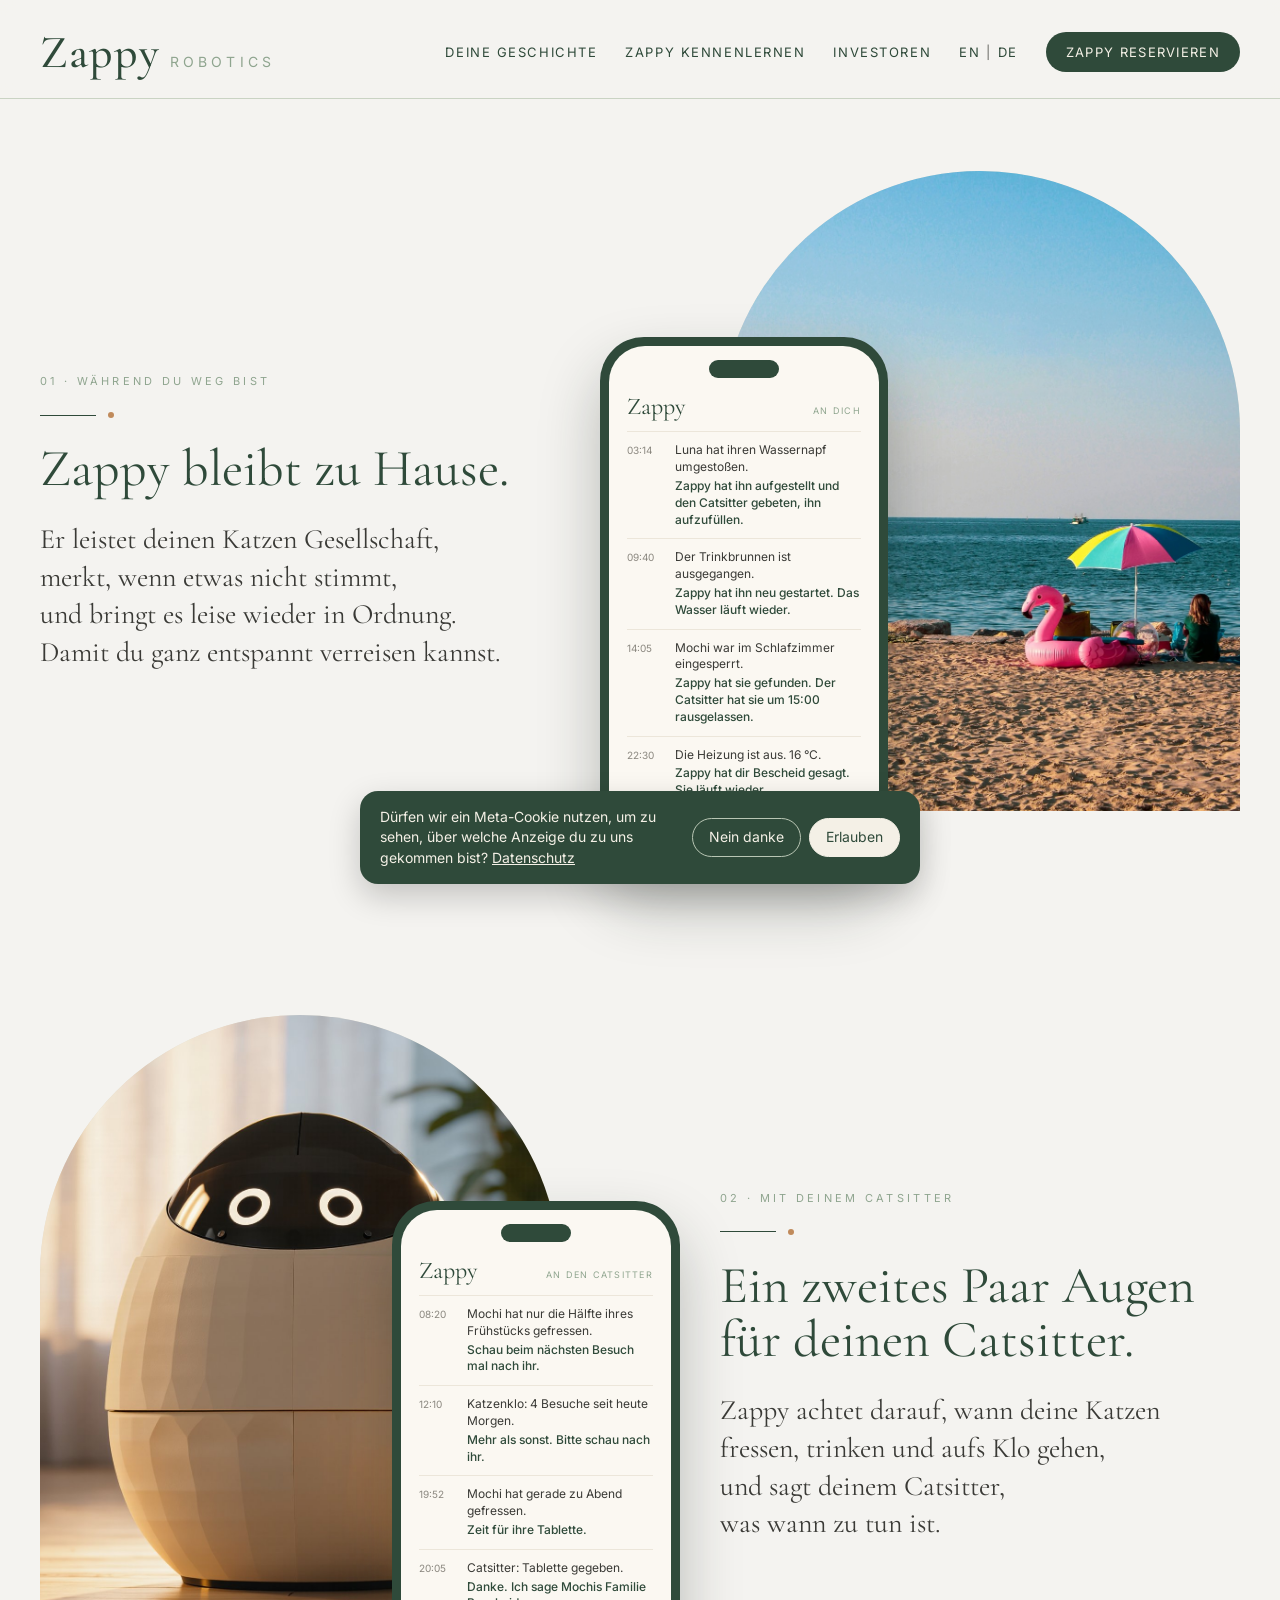
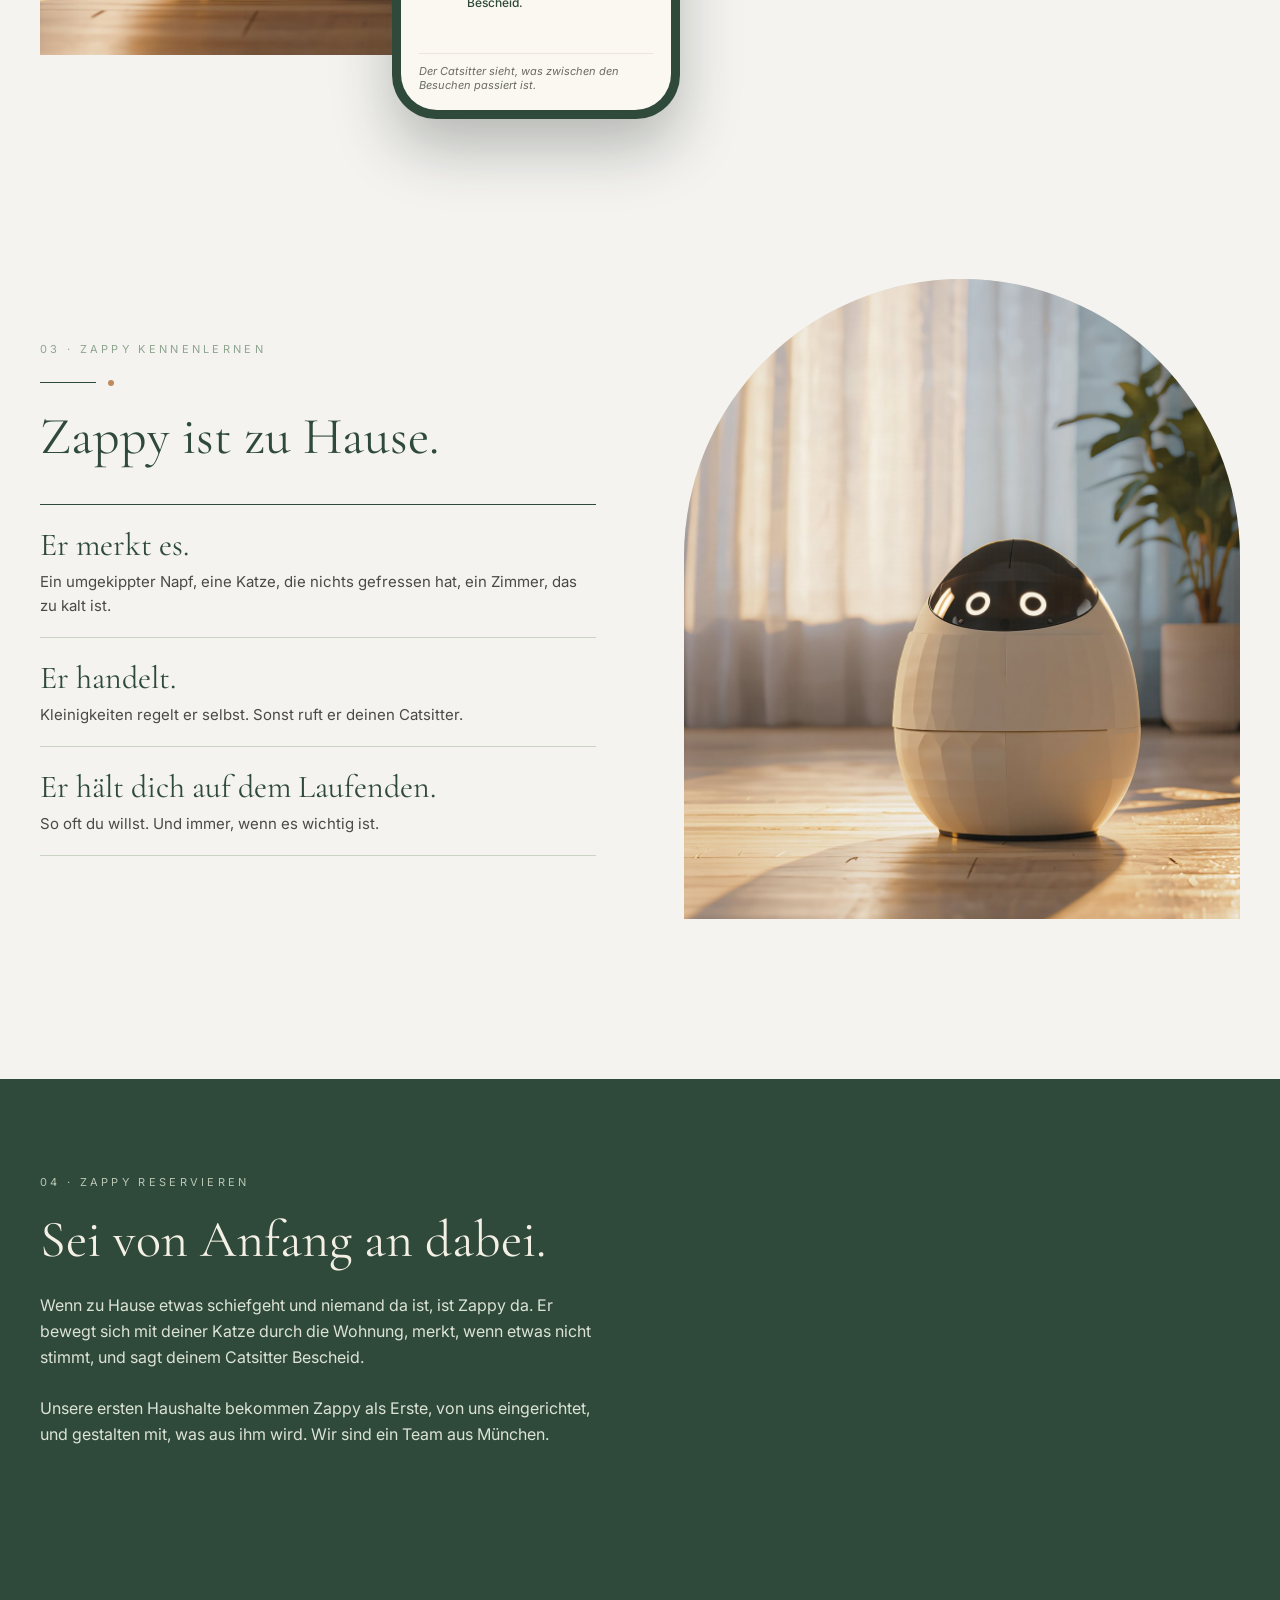
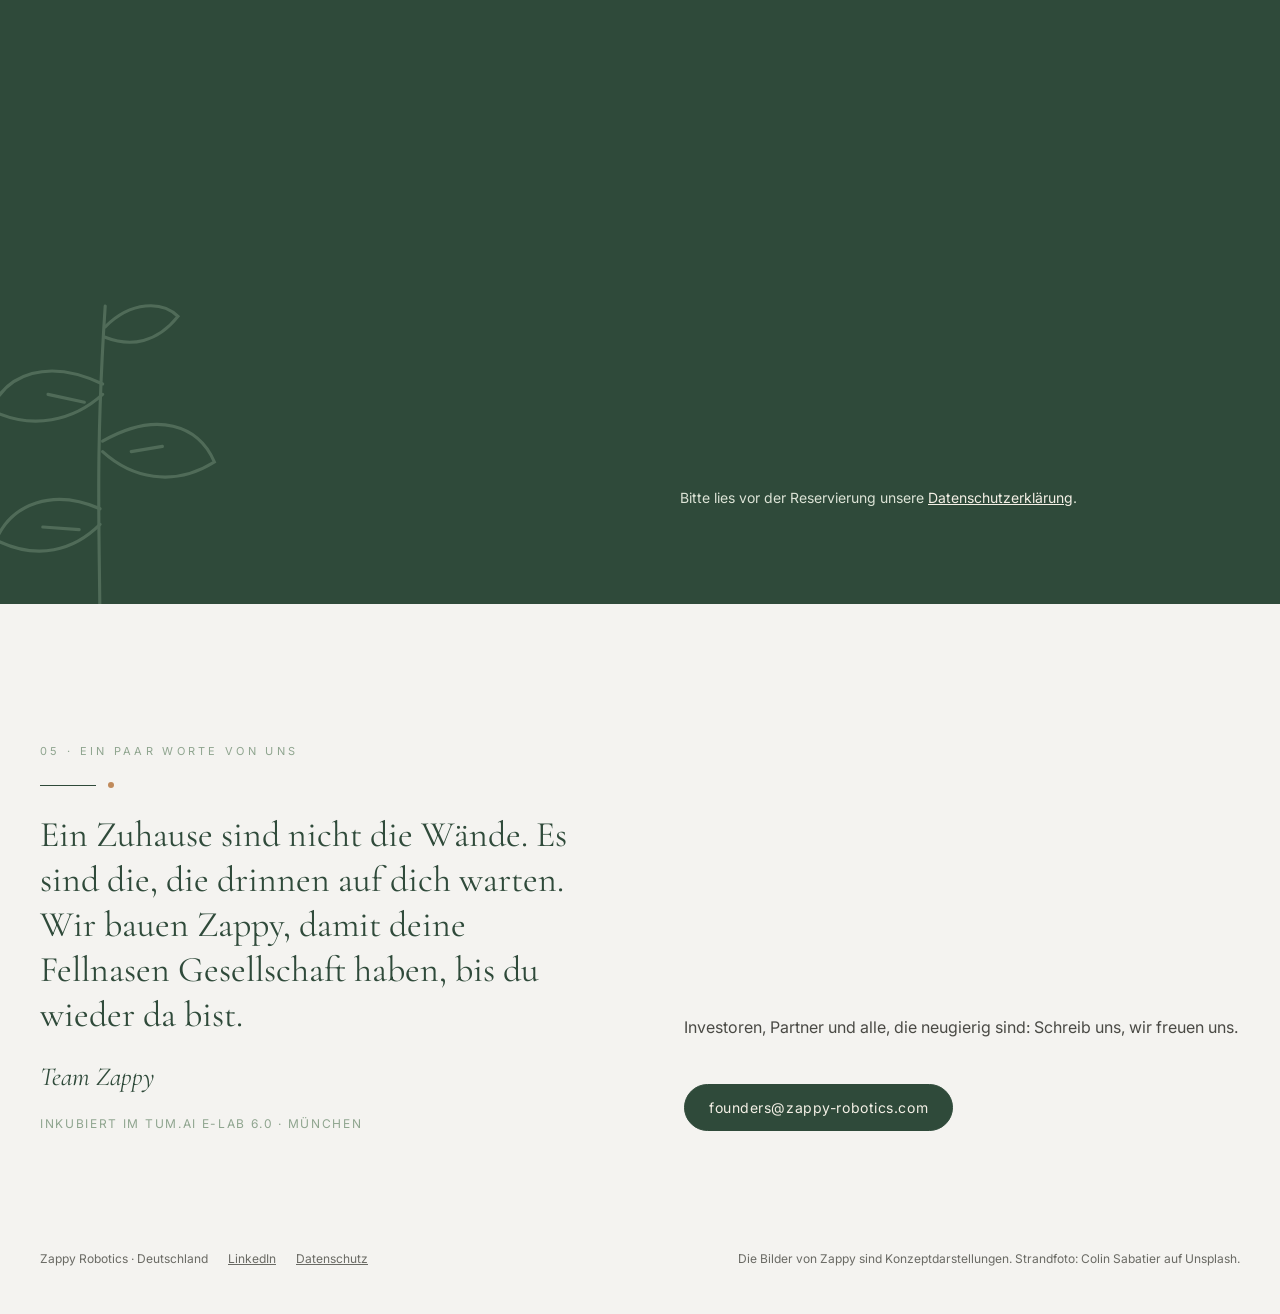
==== de.html @ e38d7a0c "Add German version of the site with EN/DE switch de.html uses the German Tally form (vXeM04) and kee" ====
<!doctype html>
<html lang="de">
<head>
  <meta charset="utf-8" />
  <meta name="viewport" content="width=device-width, initial-scale=1" />
  <title>Zappy Robotics: ein Heimroboter, der deinen Katzen Gesellschaft leistet</title>
  <meta name="description" content="Zappy bleibt bei deinen Katzen zu Hause, merkt, wenn etwas nicht stimmt, und bringt es in Ordnung. So kannst du ganz entspannt verreisen." />
  <link rel="preconnect" href="https://fonts.googleapis.com" />
  <link rel="preconnect" href="https://fonts.gstatic.com" crossorigin />
  <link href="https://fonts.googleapis.com/css2?family=Cormorant+Garamond:ital,wght@0,400;0,500;1,400&family=Inter:wght@400;500&display=swap" rel="stylesheet" />
  <link rel="stylesheet" href="style.css?v=3" />
</head>
<body>
  <div class="site-header-bar">
    <header class="site-header">
      <span class="brand"><span class="brand-name">Zappy</span><span class="brand-tag">Robotics</span></span>
      <nav class="site-nav" aria-label="Hauptmenü">
        <a href="#story">Deine Geschichte</a>
        <a href="#zappy">Zappy kennenlernen</a>
        <a href="#investors">Investoren</a>
        <span class="lang-switch"><a href="index.html" lang="en" hreflang="en">EN</a><span aria-hidden="true">|</span><span class="lang-current" aria-current="page">DE</span></span>
        <a class="nav-cta" href="#reserve">Zappy reservieren</a>
      </nav>
    </header>
  </div>

  <main>
    <section id="story" class="wrap stories">
      <div class="story">
        <div class="section-intro">
          <span class="eyebrow">01 · Während du weg bist</span>
          <div class="ornament" aria-hidden="true"><span></span><span></span></div>
          <h2>Zappy bleibt zu Hause.</h2>
          <p class="lede">Er leistet deinen Katzen Gesellschaft,<br />merkt, wenn etwas nicht stimmt,<br />und bringt es leise wieder in Ordnung.<br />Damit du ganz entspannt verreisen kannst.</p>
        </div>
        <div class="story-media">
          <div class="arch"><img class="pos-beach" src="images/beach-umbrella.jpg" alt="Eine Frau sitzt am Strand unter einem bunten Sonnenschirm und schaut aufs Meer" /></div>
          <div class="phone phone-left">
            <div class="phone-screen">
              <div class="phone-notch" aria-hidden="true"></div>
              <div class="phone-head"><span class="phone-title">Zappy</span><span class="phone-to">An dich</span></div>
              <ul class="log">
                <li><span class="log-time">03:14</span><span class="log-body"><span>Luna hat ihren Wassernapf umgestoßen.</span><strong>Zappy hat ihn aufgestellt und den Catsitter gebeten, ihn aufzufüllen.</strong></span></li>
                <li><span class="log-time">09:40</span><span class="log-body"><span>Der Trinkbrunnen ist ausgegangen.</span><strong>Zappy hat ihn neu gestartet. Das Wasser läuft wieder.</strong></span></li>
                <li><span class="log-time">14:05</span><span class="log-body"><span>Mochi war im Schlafzimmer eingesperrt.</span><strong>Zappy hat sie gefunden. Der Catsitter hat sie um 15:00 rausgelassen.</strong></span></li>
                <li><span class="log-time">22:30</span><span class="log-body"><span>Die Heizung ist aus. 16 °C.</span><strong>Zappy hat dir Bescheid gesagt. Sie läuft wieder.</strong></span></li>
              </ul>
              <p class="phone-foot">Gute Nacht. Luna und Mochi sind satt, sicher und schlafen.</p>
            </div>
          </div>
        </div>
      </div>

      <div class="story story-mirrored">
        <div class="story-media">
          <div class="arch"><img class="pos-warm" src="images/zappy-warm-light.jpg" alt="Zappy, ein runder Heimroboter mit leuchtenden Ringaugen, in warmem Licht zu Hause" loading="lazy" /></div>
          <div class="phone phone-right">
            <div class="phone-screen">
              <div class="phone-notch" aria-hidden="true"></div>
              <div class="phone-head"><span class="phone-title">Zappy</span><span class="phone-to">An den Catsitter</span></div>
              <ul class="log">
                <li><span class="log-time">08:20</span><span class="log-body"><span>Mochi hat nur die Hälfte ihres Frühstücks gefressen.</span><strong>Schau beim nächsten Besuch mal nach ihr.</strong></span></li>
                <li><span class="log-time">12:10</span><span class="log-body"><span>Katzenklo: 4 Besuche seit heute Morgen.</span><strong>Mehr als sonst. Bitte schau nach ihr.</strong></span></li>
                <li><span class="log-time">19:52</span><span class="log-body"><span>Mochi hat gerade zu Abend gefressen.</span><strong>Zeit für ihre Tablette.</strong></span></li>
                <li><span class="log-time">20:05</span><span class="log-body"><span>Catsitter: Tablette gegeben.</span><strong>Danke. Ich sage Mochis Familie Bescheid.</strong></span></li>
              </ul>
              <p class="phone-foot">Der Catsitter sieht, was zwischen den Besuchen passiert ist.</p>
            </div>
          </div>
        </div>
        <div class="section-intro">
          <span class="eyebrow">02 · Mit deinem Catsitter</span>
          <div class="ornament" aria-hidden="true"><span></span><span></span></div>
          <h2>Ein zweites Paar Augen für deinen Catsitter.</h2>
          <p class="lede">Zappy achtet darauf, wann deine Katzen<br />fressen, trinken und aufs Klo gehen,<br />und sagt deinem Catsitter,<br />was wann zu tun ist.</p>
        </div>
      </div>
    </section>

    <section id="zappy" class="wrap meet">
      <div class="meet-grid">
        <div class="section-intro">
          <span class="eyebrow">03 · Zappy kennenlernen</span>
          <div class="ornament" aria-hidden="true"><span></span><span></span></div>
          <h2>Zappy ist zu Hause.</h2>
          <div class="traits">
            <div class="trait"><span class="trait-title">Er merkt es.</span><span class="trait-text">Ein umgekippter Napf, eine Katze, die nichts gefressen hat, ein Zimmer, das zu kalt ist.</span></div>
            <div class="trait"><span class="trait-title">Er handelt.</span><span class="trait-text">Kleinigkeiten regelt er selbst. Sonst ruft er deinen Catsitter.</span></div>
            <div class="trait"><span class="trait-title">Er hält dich auf dem Laufenden.</span><span class="trait-text">So oft du willst. Und immer, wenn es wichtig ist.</span></div>
          </div>
        </div>
        <div class="arch"><img class="pos-window" src="images/zappy-window.jpg" alt="Zappy sitzt an einem sonnigen Fenster" loading="lazy" /></div>
      </div>
    </section>

    <section id="reserve" class="reserve">
      <svg class="reserve-sprig" aria-hidden="true" width="260" height="364" viewBox="0 0 100 140" fill="none" stroke="#5E7A66" stroke-width="1.2" stroke-linecap="round"><path d="M50 138 C50 100 48 70 52 10"></path><path d="M51 40 C30 30 14 36 8 50 C24 58 40 54 51 44"></path><path d="M51 62 C72 50 88 56 94 70 C78 80 62 76 51 66"></path><path d="M50 88 C32 80 16 86 10 100 C26 108 40 104 50 94"></path><path d="M52 18 C62 8 74 8 80 14 C72 24 62 26 52 22"></path><path d="M30 44 L44 47 M74 64 L62 66 M28 95 L42 96"></path></svg>
      <div class="wrap reserve-grid">
        <div class="section-intro">
          <span class="eyebrow eyebrow-on-dark">04 · Zappy reservieren</span>
          <h2>Sei von Anfang an dabei.</h2>
          <p class="reserve-text">Wenn zu Hause etwas schiefgeht und niemand da ist, ist Zappy da. Er bewegt sich mit deiner Katze durch die Wohnung, merkt, wenn etwas nicht stimmt, und sagt deinem Catsitter Bescheid.</p>
          <p class="reserve-text">Unsere ersten Haushalte bekommen Zappy als Erste, von uns eingerichtet, und gestalten mit, was aus ihm wird. Wir sind ein Team aus München.</p>
        </div>

        <div class="reserve-panel">
          <iframe
            data-tally-src="https://tally.so/embed/vXeM04?alignLeft=1&hideTitle=1&transparentBackground=1&dynamicHeight=1"
            title="Zappy reservieren"
            loading="lazy"
            width="100%"
            height="900"
            frameborder="0"
            marginheight="0"
            marginwidth="0"></iframe>
          <p class="reserve-privacy">Bitte lies vor der Reservierung unsere <a href="legal.html#privacy">Datenschutzerklärung</a>.</p>
        </div>
      </div>
    </section>

    <section id="investors" class="wrap founders">
      <div class="founders-grid">
        <div class="section-intro">
          <span class="eyebrow">05 · Ein paar Worte von uns</span>
          <div class="ornament" aria-hidden="true"><span></span><span></span></div>
          <p class="founders-quote">Ein Zuhause sind nicht die Wände. Es sind die, die drinnen auf dich warten. Wir bauen Zappy, damit deine Fellnasen Gesellschaft haben, bis du wieder da bist.</p>
          <p class="founders-sign">Team Zappy</p>
          <p class="meta-line">Inkubiert im TUM.ai E-Lab 6.0 · München</p>
        </div>
        <div class="founders-contact">
          <p>Investoren, Partner und alle, die neugierig sind: Schreib uns, wir freuen uns.</p>
          <div class="founders-action"><a class="pill-link" href="mailto:founders@zappy-robotics.com">founders@zappy-robotics.com</a></div>
        </div>
      </div>
    </section>
  </main>

  <footer class="site-footer">
    <span class="footer-links"><span>Zappy Robotics · Deutschland</span><a href="https://www.linkedin.com/company/zappy-robotics" target="_blank" rel="noreferrer">LinkedIn</a><a href="legal.html#privacy">Datenschutz</a></span>
    <span>Die Bilder von Zappy sind Konzeptdarstellungen. Strandfoto: Colin Sabatier auf Unsplash.</span>
  </footer>

  <script src="script.js?v=3"></script>
</body>
</html>
---- style.css ----
:root {
  --paper: #F4F3F0;
  --paper-bar: rgba(244, 243, 240, 0.94);
  --screen: #FBF8F2;
  --cream: #F4F0E6;
  --forest: #2F4A3A;
  --forest-hover: #4F6B57;
  --sage: #8FA58F;
  --sage-light: #B9C6B4;
  --sage-pale: #DCE3D6;
  --line: #C9D3C3;
  --line-soft: #ECE6DA;
  --copper: #C08A5B;
  --ink: #3A3A36;
  --ink-soft: #4A4A45;
  --ink-muted: #6A6A64;
  --ink-faint: #8A877F;
  --image-bg: #E4E0D4;

  --serif: "Cormorant Garamond", Georgia, serif;
  --sans: Inter, system-ui, sans-serif;
}

*, *::before, *::after { box-sizing: border-box; }

[hidden] { display: none !important; }

html { scroll-behavior: smooth; }

@media (prefers-reduced-motion: reduce) {
  html { scroll-behavior: auto; }
}

body {
  margin: 0;
  background: var(--paper);
  color: var(--forest);
  font-family: var(--sans);
}

a { color: var(--forest); }
a:hover { color: var(--forest-hover); }

a:focus-visible {
  outline: 2px solid var(--copper);
  outline-offset: 2px;
}

h2 {
  margin: 0;
  font-family: var(--serif);
  font-weight: 400;
  font-size: 52px;
  line-height: 1.05;
}

section[id] { scroll-margin-top: 96px; }

.wrap {
  max-width: 1360px;
  margin: 0 auto;
  padding-left: 40px;
  padding-right: 40px;
}

/* Header */
.site-header-bar {
  position: sticky;
  top: 0;
  z-index: 10;
  background: var(--paper-bar);
  -webkit-backdrop-filter: blur(8px);
  backdrop-filter: blur(8px);
}

.site-header {
  max-width: 1360px;
  margin: 0 auto;
  padding: 24px 40px 18px;
  display: flex;
  flex-wrap: wrap;
  gap: 16px;
  justify-content: space-between;
  align-items: center;
  border-bottom: 1px solid var(--line);
}

.brand { display: flex; align-items: baseline; gap: 10px; }

.brand-name {
  font-family: var(--serif);
  font-size: 46px;
  font-weight: 500;
  letter-spacing: 0.02em;
}

.brand-tag {
  font-size: 14px;
  letter-spacing: 0.3em;
  text-transform: uppercase;
  color: var(--sage);
}

.site-nav {
  display: flex;
  gap: 28px;
  align-items: center;
  font-size: 13px;
  letter-spacing: 0.12em;
  text-transform: uppercase;
}

.site-nav a { text-decoration: none; }

.lang-switch { display: flex; gap: 6px; align-items: center; color: var(--ink-muted); }
.lang-switch .lang-current { color: var(--forest); }

.site-nav .nav-cta,
.site-nav .nav-cta:hover {
  background: var(--forest);
  color: var(--cream);
  padding: 12px 20px;
  border-radius: 999px;
  letter-spacing: 0.1em;
}

.site-nav .nav-cta:hover { background: var(--forest-hover); }

/* Shared section intro */
.section-intro { display: flex; flex-direction: column; gap: 24px; }

.eyebrow {
  font-size: 11px;
  letter-spacing: 0.3em;
  text-transform: uppercase;
  color: var(--sage);
}

.eyebrow-on-dark { color: var(--sage-light); }

.ornament { display: flex; align-items: center; gap: 12px; }
.ornament span:first-child { width: 56px; height: 1px; background: var(--forest); }
.ornament span:last-child { width: 6px; height: 6px; border-radius: 50%; background: var(--copper); }

.lede {
  margin: 0;
  font-family: var(--serif);
  font-size: 28px;
  line-height: 1.35;
  color: var(--ink);
}

/* Arched images */
.arch {
  height: 640px;
  border-radius: 320px 320px 0 0;
  overflow: hidden;
  background: var(--image-bg);
}

.arch img {
  display: block;
  width: 100%;
  height: 100%;
  object-fit: cover;
}

.pos-beach { object-position: 80% bottom; }
.pos-warm { object-position: center 55%; }
.pos-window { object-position: center 70%; }

/* Stories */
.stories {
  padding-top: 72px;
  display: flex;
  flex-direction: column;
  gap: 140px;
}

.story {
  display: grid;
  grid-template-columns: 1fr 1fr;
  gap: clamp(120px, 12.5vw, 160px);
  align-items: center;
}

.story-media { position: relative; margin-bottom: 64px; }

/* Phone mockup */
.phone {
  position: absolute;
  bottom: -64px;
  width: 288px;
  background: var(--forest);
  border-radius: 44px;
  padding: 9px;
  box-shadow: 0 30px 60px rgba(30, 40, 32, 0.28);
}

.phone-left { left: -120px; }
.phone-right { right: -120px; }

.phone-screen {
  background: var(--screen);
  border-radius: 36px;
  padding: 14px 18px 18px;
  min-height: 500px;
  display: flex;
  flex-direction: column;
}

.phone-notch {
  width: 70px;
  height: 18px;
  border-radius: 10px;
  background: var(--forest);
  margin: 0 auto 14px;
}

.phone-head {
  display: flex;
  justify-content: space-between;
  align-items: baseline;
  padding-bottom: 10px;
}

.phone-title { font-family: var(--serif); font-size: 24px; }

.phone-to {
  font-size: 9px;
  letter-spacing: 0.14em;
  text-transform: uppercase;
  color: var(--sage);
}

.log { list-style: none; margin: 0; padding: 0; }

.log li {
  display: grid;
  grid-template-columns: 40px 1fr;
  gap: 8px;
  padding: 10px 0;
  border-top: 1px solid var(--line-soft);
}

.log-time { font-size: 10px; color: var(--ink-faint); padding-top: 2px; }

.log-body {
  display: flex;
  flex-direction: column;
  gap: 2px;
  font-size: 12px;
  line-height: 1.4;
  color: var(--ink);
}

.log-body strong { color: var(--forest); font-weight: 500; }

.phone-foot {
  margin: auto 0 0;
  border-top: 1px solid var(--line-soft);
  padding-top: 10px;
  font-size: 11px;
  color: var(--ink-muted);
  font-style: italic;
}

/* Meet Zappy */
.meet { padding-top: 160px; }

.meet-grid {
  display: grid;
  grid-template-columns: 1fr 1fr;
  gap: 88px;
  align-items: center;
}

.traits {
  display: flex;
  flex-direction: column;
  border-top: 1px solid var(--forest);
  margin-top: 16px;
}

.trait {
  padding: 20px 0;
  border-bottom: 1px solid var(--line);
  display: flex;
  flex-direction: column;
  gap: 6px;
}

.trait-title { font-family: var(--serif); font-size: 32px; }
.trait-text { font-size: 15px; line-height: 1.55; color: var(--ink-soft); }

/* Reserve */
.reserve {
  position: relative;
  overflow: hidden;
  margin-top: 160px;
  padding: 96px 0;
  background: var(--forest);
  color: var(--cream);
}

.reserve a { color: var(--cream); }

.reserve-sprig {
  position: absolute;
  left: -30px;
  bottom: -40px;
  opacity: 0.7;
}

.reserve-grid {
  position: relative;
  display: grid;
  grid-template-columns: 1fr 1fr;
  gap: 64px;
}

.reserve-text {
  margin: 0;
  font-size: 16px;
  line-height: 1.65;
  color: var(--sage-pale);
}

.reserve-panel iframe { display: block; border: 0; }

.reserve-privacy {
  margin: 12px 0 0 8px;
  font-size: 14px;
  line-height: 1.5;
  color: var(--sage-pale);
}

/* Founders' note */
.founders { padding-top: 140px; }

.founders-grid {
  display: grid;
  grid-template-columns: 1fr 1fr;
  gap: 88px;
}

.founders-quote {
  margin: 0;
  font-family: var(--serif);
  font-size: 36px;
  line-height: 1.25;
}

.founders-sign {
  margin: 0;
  font-family: var(--serif);
  font-style: italic;
  font-size: 26px;
}

.meta-line {
  margin: 0;
  font-size: 12px;
  letter-spacing: 0.14em;
  text-transform: uppercase;
  color: var(--sage);
}

.founders-contact {
  display: flex;
  flex-direction: column;
  justify-content: flex-end;
  gap: 16px;
}

.founders-contact p {
  margin: 0;
  font-size: 16px;
  line-height: 1.65;
  color: var(--ink-soft);
}

.founders-action { display: flex; flex-wrap: wrap; gap: 12px; padding-top: 28px; }

.pill-link,
.pill-link:hover {
  text-decoration: none;
  border: 1px solid var(--forest);
  padding: 14px 24px;
  border-radius: 999px;
  font-size: 14px;
  letter-spacing: 0.04em;
  background: var(--forest);
  color: var(--cream);
}

.pill-link:hover { background: var(--forest-hover); border-color: var(--forest-hover); }

/* Footer */
.site-footer {
  max-width: 1360px;
  margin: 0 auto;
  padding: 120px 40px 48px;
  display: flex;
  flex-wrap: wrap;
  gap: 16px;
  justify-content: space-between;
  font-size: 12px;
  color: var(--ink-muted);
}

.footer-links { display: flex; flex-wrap: wrap; gap: 8px 20px; }
.footer-links a { color: var(--ink-muted); }

/* Legal page */
.legal { padding-top: 72px; max-width: 760px; }
.legal section + section { margin-top: 72px; }

.legal p {
  font-size: 16px;
  line-height: 1.65;
  color: var(--ink-soft);
}

.legal h3 {
  margin: 40px 0 0;
  font-family: var(--serif);
  font-weight: 400;
  font-size: 30px;
}

.legal strong { font-weight: 500; color: var(--forest); }

.legal .legal-date { margin: 16px 0 0; font-size: 13px; color: var(--ink-muted); }

.brand-link { text-decoration: none; }

/* Tablet: one column, phone mockups stay overlapping the images */
@media (max-width: 1000px) {
  .stories { gap: 112px; }

  .story,
  .meet-grid,
  .reserve-grid,
  .founders-grid {
    grid-template-columns: 1fr;
  }

  .story { gap: 56px; }
  .meet-grid { gap: 56px; }
  .founders-grid { gap: 40px; }

  /* Keep copy above the image in both stories. */
  .story-mirrored .section-intro { order: -1; }

  .story-media { max-width: 560px; width: 100%; margin-left: auto; margin-right: auto; }
  .meet-grid .arch { max-width: 560px; width: 100%; margin: 0 auto; }

  .phone-left { left: -16px; }
  .phone-right { right: -16px; }

  .founders-action { padding-top: 8px; }
  .meet { padding-top: 112px; }
  .reserve { margin-top: 112px; padding: 72px 0; }
  .founders { padding-top: 96px; }
  .site-footer { padding-top: 80px; }
  .reserve-sprig { display: none; }
}

/* Phone: the mockup sits below the image and overlaps it */
@media (max-width: 640px) {
  .wrap { padding-left: 20px; padding-right: 20px; }

  .site-header {
    padding: 12px 20px;
    flex-wrap: nowrap;
  }

  .brand-name { font-size: 34px; }
  .brand-tag { display: none; }
  .site-nav > a:not(.nav-cta) { display: none; }
  .site-nav { gap: 14px; }
  .site-nav { font-size: 11px; }
  .site-nav .nav-cta { padding: 10px 16px; white-space: nowrap; }

  section[id] { scroll-margin-top: 72px; }

  h2 { font-size: 42px; }
  .lede { font-size: 24px; }
  .founders-quote { font-size: 30px; }

  .stories { padding-top: 48px; gap: 88px; }

  .arch {
    height: 460px;
    border-radius: 999px 999px 0 0;
  }

  .story-media { margin-bottom: 0; }

  .phone {
    position: relative;
    bottom: auto;
    left: auto;
    right: auto;
    margin: -180px auto 0;
  }

  .phone-screen { min-height: 0; }
  .phone-foot { margin-top: 14px; }

  .pill-link { overflow-wrap: anywhere; }
  .site-footer { padding: 72px 20px 32px; }
}

@media (max-width: 420px) {
}

/* Meta cookie choice */
.consent-bar {
  position: fixed; left: 16px; right: 16px; bottom: 16px; z-index: 50;
  max-width: 560px; margin: 0 auto; padding: 16px 20px;
  display: flex; gap: 16px; align-items: center; justify-content: space-between; flex-wrap: wrap;
  background: var(--forest); color: var(--cream); border-radius: 18px;
  box-shadow: 0 12px 32px rgba(0, 0, 0, 0.2); font-size: 14px; line-height: 1.45;
}
.consent-bar p { margin: 0; flex: 1 1 260px; }
.consent-bar a { color: var(--cream); }
.consent-actions { display: flex; gap: 8px; }
.consent-bar button {
  font: inherit; cursor: pointer; padding: 8px 16px; border-radius: 999px;
  border: 1px solid var(--sage-light); background: transparent; color: var(--cream);
}
.consent-bar .consent-yes { background: var(--cream); color: var(--forest); border-color: var(--cream); }
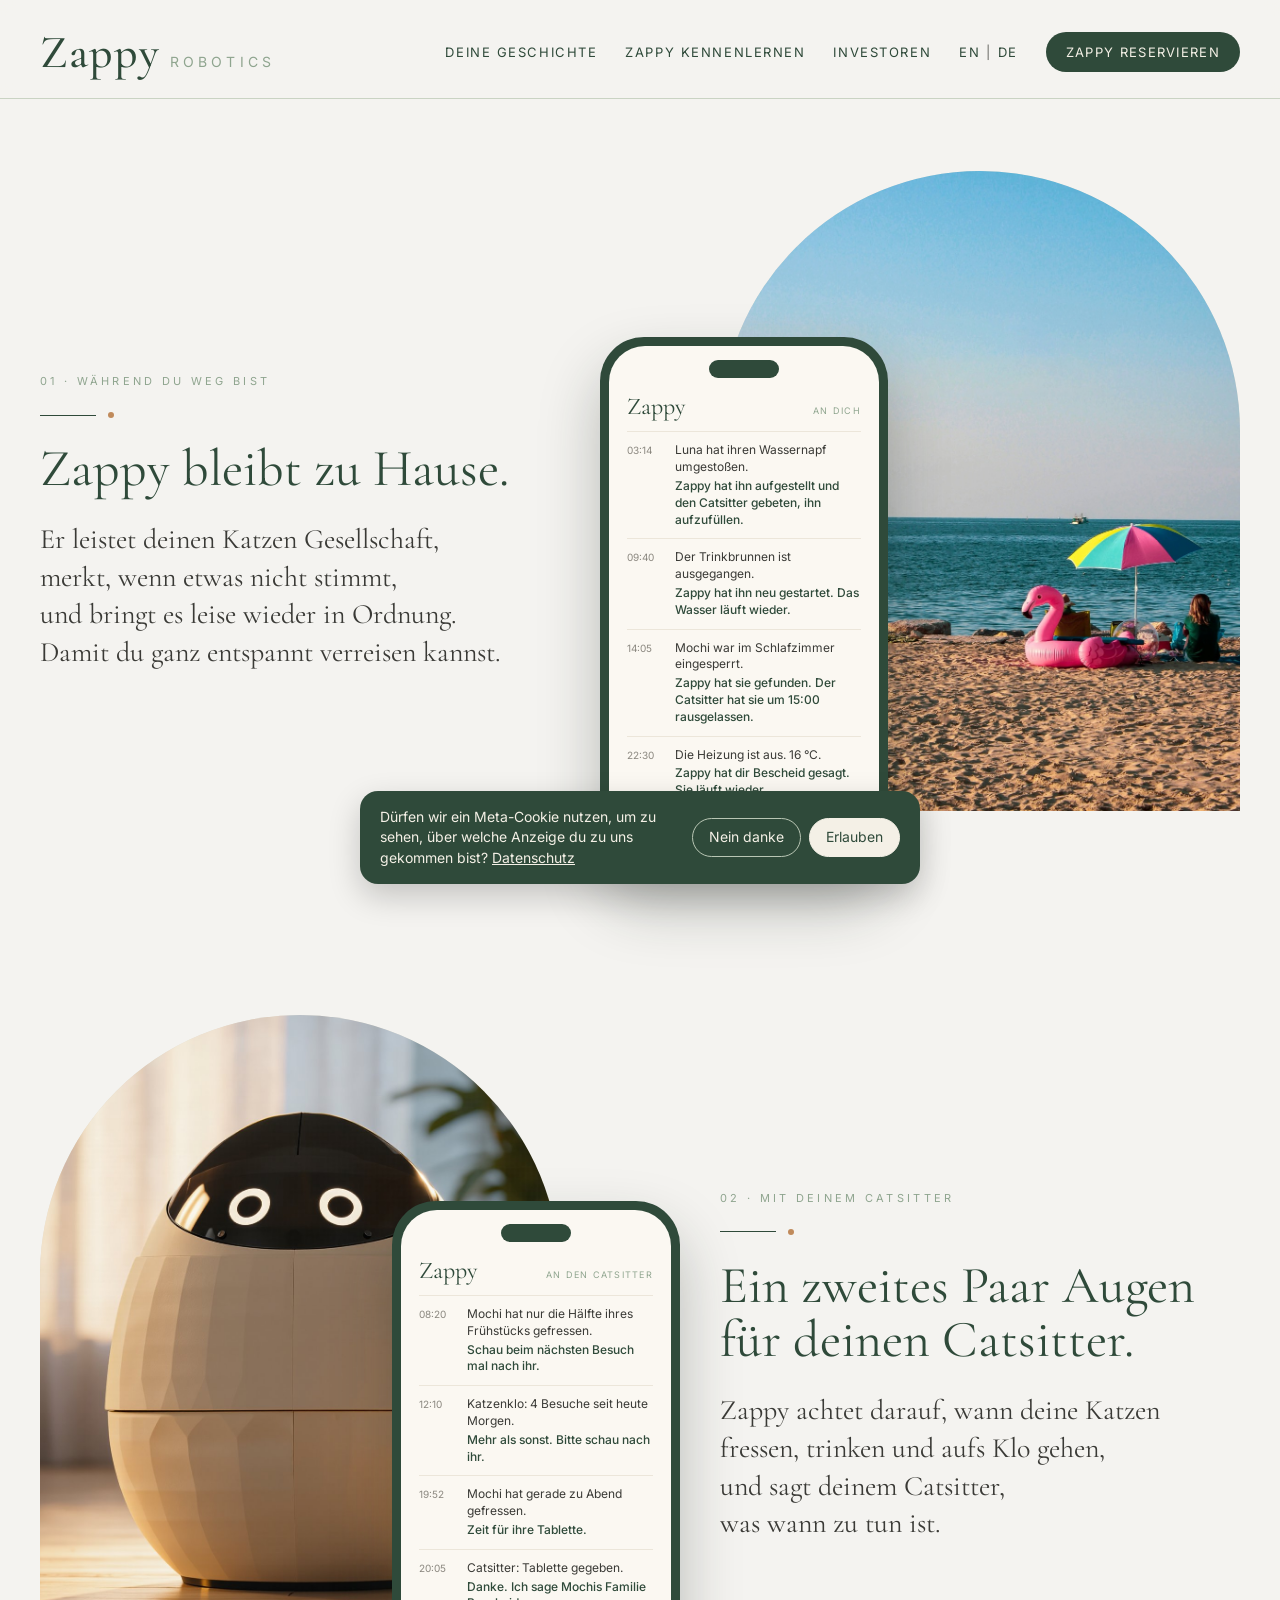
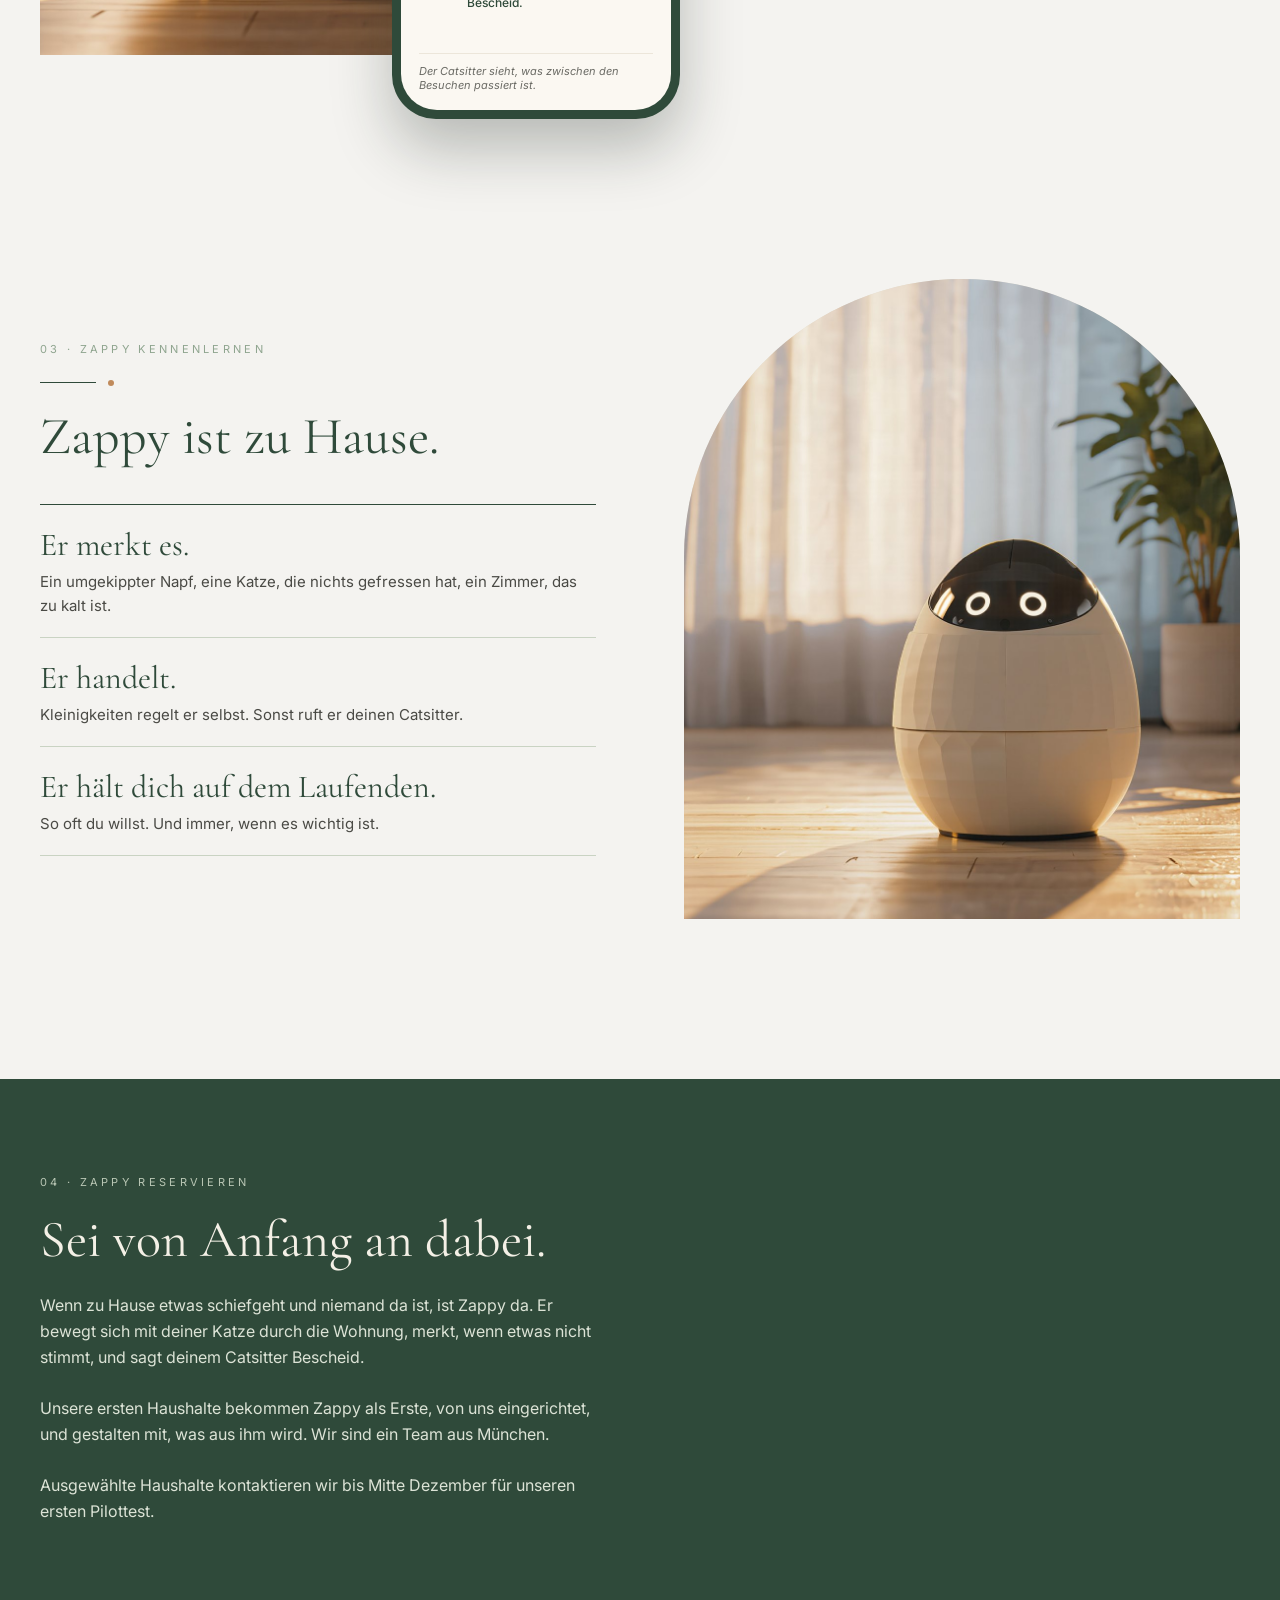
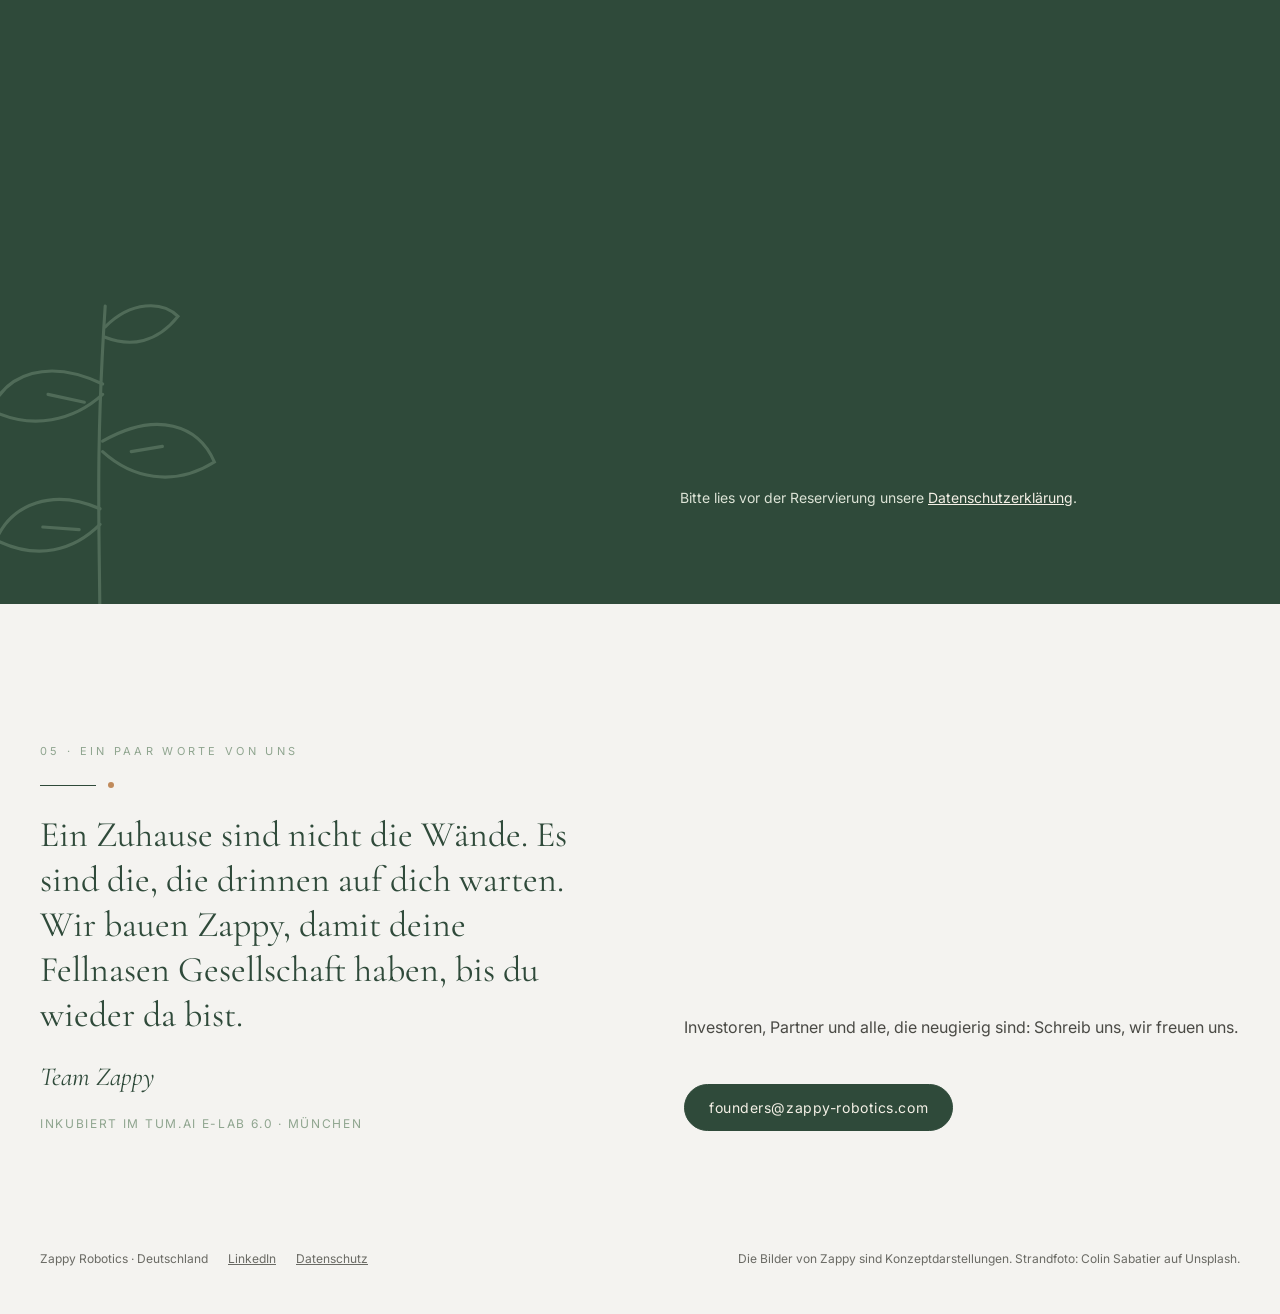
==== commit 65122d77: "Tell households when to expect to hear from us Co-Authored-By: Claude Opus 5.5 <noreply@anthropic.co" ====
--- a/de.html
+++ b/de.html
@@ -101,6 +101,7 @@
           <h2>Sei von Anfang an dabei.</h2>
           <p class="reserve-text">Wenn zu Hause etwas schiefgeht und niemand da ist, ist Zappy da. Er bewegt sich mit deiner Katze durch die Wohnung, merkt, wenn etwas nicht stimmt, und sagt deinem Catsitter Bescheid.</p>
           <p class="reserve-text">Unsere ersten Haushalte bekommen Zappy als Erste, von uns eingerichtet, und gestalten mit, was aus ihm wird. Wir sind ein Team aus München.</p>
+          <p class="reserve-text">Ausgewählte Haushalte kontaktieren wir bis Mitte Dezember für unseren ersten Pilottest.</p>
         </div>
 
         <div class="reserve-panel">
